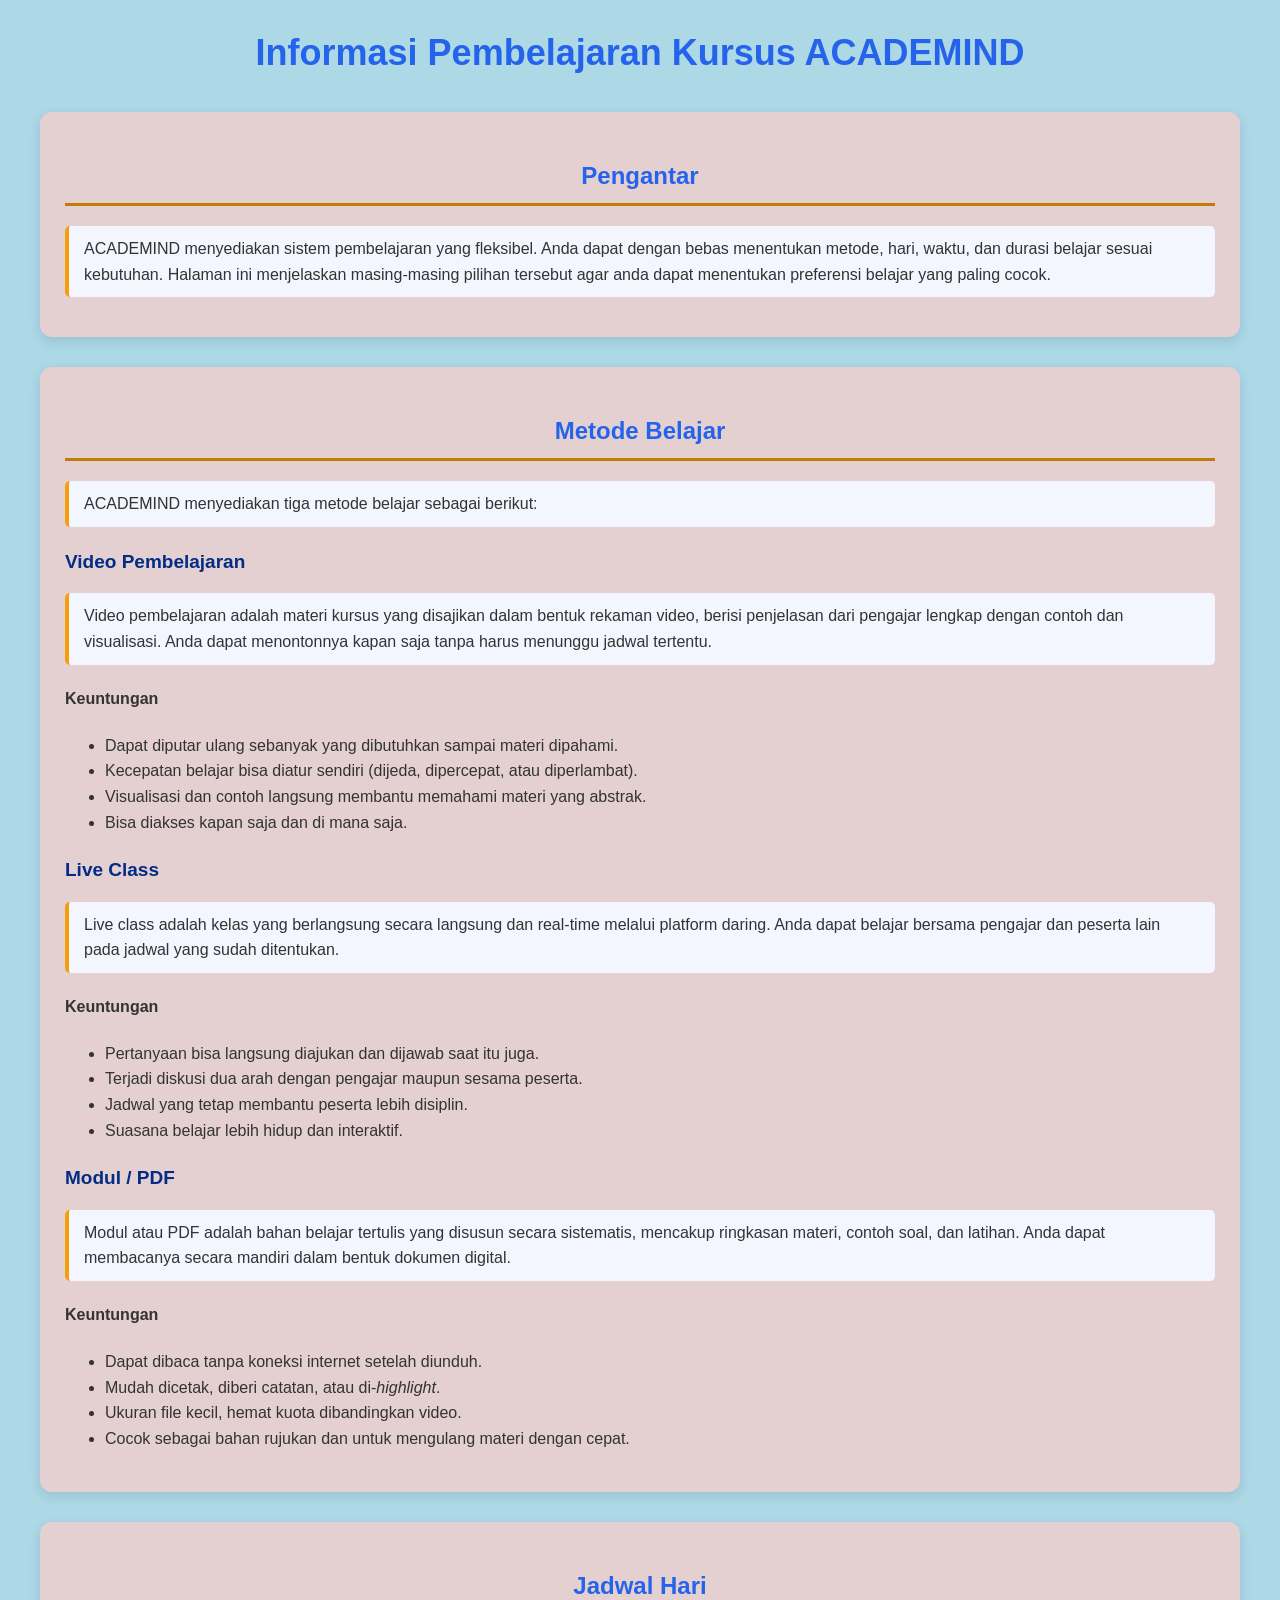
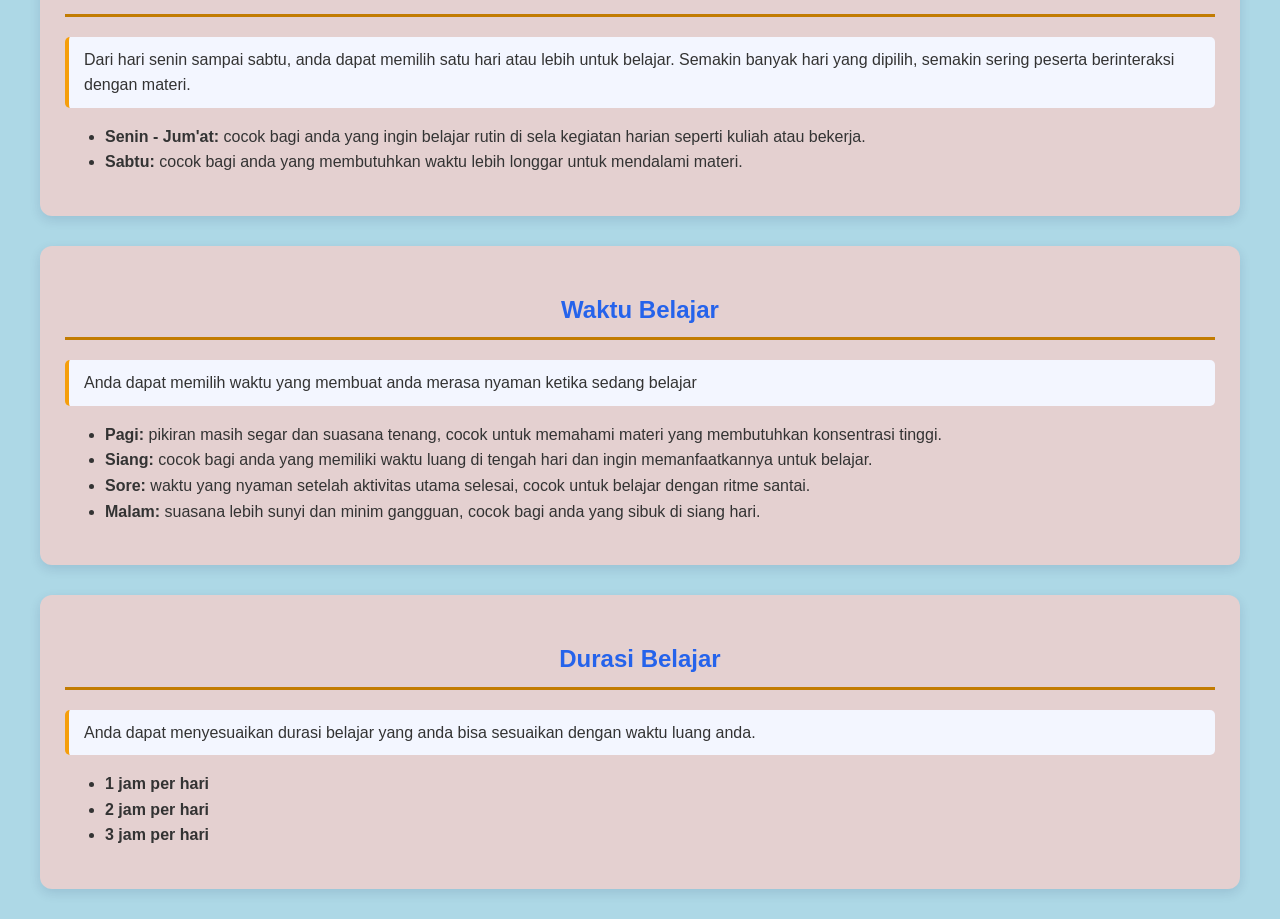
==== infromasi_sistem_pembelajaran.html @ a767deb2 "Add infromasi_sistem_pembelajaran.html file" ====
<!DOCTYPE html>
<html lang="id">
<head>
  <meta charset="UTF-8">
  <meta name="viewport" content="width=device-width, initial-scale=1.0">
  <title>Informasi Pembelajaran Kursus ACADEMIND</title>
  <link rel="stylesheet" href="style.css">

</head>
<body>
  <h1>Informasi Pembelajaran Kursus ACADEMIND</h1>

  <main>
    <section>
      <h2>Pengantar</h2>
      <p class="petunjuk">
        ACADEMIND menyediakan sistem pembelajaran yang fleksibel. Anda dapat dengan bebas menentukan
        metode, hari, waktu, dan durasi belajar sesuai kebutuhan. Halaman ini menjelaskan
        masing-masing pilihan tersebut agar anda dapat menentukan preferensi belajar
        yang paling cocok.
      </p>
    </section>

    <section id="metode">
      <h2>Metode Belajar</h2>
      <p class="petunjuk">ACADEMIND menyediakan tiga metode belajar sebagai berikut:</p>

      <article>
        <h3>Video Pembelajaran</h3>
        <p>
          Video pembelajaran adalah materi kursus yang disajikan dalam bentuk rekaman video,
          berisi penjelasan dari pengajar lengkap dengan contoh dan visualisasi. Anda dapat
          menontonnya kapan saja tanpa harus menunggu jadwal tertentu.
        </p>
        <h4>Keuntungan</h4>
        <ul>
          <li>Dapat diputar ulang sebanyak yang dibutuhkan sampai materi dipahami.</li>
          <li>Kecepatan belajar bisa diatur sendiri (dijeda, dipercepat, atau diperlambat).</li>
          <li>Visualisasi dan contoh langsung membantu memahami materi yang abstrak.</li>
          <li>Bisa diakses kapan saja dan di mana saja.</li>
        </ul>
      </article>

      <article>
        <h3>Live Class</h3>
        <p>
          Live class adalah kelas yang berlangsung secara langsung dan real-time melalui
          platform daring. Anda dapat belajar bersama pengajar dan peserta lain pada jadwal
          yang sudah ditentukan.
        </p>
        <h4>Keuntungan</h4>
        <ul>
          <li>Pertanyaan bisa langsung diajukan dan dijawab saat itu juga.</li>
          <li>Terjadi diskusi dua arah dengan pengajar maupun sesama peserta.</li>
          <li>Jadwal yang tetap membantu peserta lebih disiplin.</li>
          <li>Suasana belajar lebih hidup dan interaktif.</li>
        </ul>
      </article>

      <article>
        <h3>Modul / PDF</h3>
        <p>
          Modul atau PDF adalah bahan belajar tertulis yang disusun secara sistematis,
          mencakup ringkasan materi, contoh soal, dan latihan. Anda dapat membacanya
          secara mandiri dalam bentuk dokumen digital.
        </p>
        <h4>Keuntungan</h4>
        <ul>
          <li>Dapat dibaca tanpa koneksi internet setelah diunduh.</li>
          <li>Mudah dicetak, diberi catatan, atau di-<em>highlight</em>.</li>
          <li>Ukuran file kecil, hemat kuota dibandingkan video.</li>
          <li>Cocok sebagai bahan rujukan dan untuk mengulang materi dengan cepat.</li>
        </ul>
      </article>
    </section>

    <section id="hari">
      <h2>Jadwal Hari</h2>
      <p class="petunjuk">
        Dari hari senin sampai sabtu, anda dapat memilih satu hari atau lebih untuk belajar. 
        Semakin banyak hari yang dipilih, semakin sering peserta berinteraksi dengan materi.</p>
      <ul>
        <li><strong>Senin - Jum'at:</strong> cocok bagi anda yang ingin belajar rutin di sela kegiatan harian seperti kuliah atau bekerja.</li>
        <li><strong>Sabtu:</strong> cocok bagi anda yang membutuhkan waktu lebih longgar untuk mendalami materi.</li>
      </ul>
    </section>

    <section id="waktu">
      <h2>Waktu Belajar</h2>
      <p class="petunjuk">
        Anda dapat memilih waktu yang membuat anda merasa nyaman ketika sedang belajar</p>
      <ul>
        <li><strong>Pagi:</strong> pikiran masih segar dan suasana tenang, cocok untuk memahami materi yang membutuhkan konsentrasi tinggi.</li>
        <li><strong>Siang:</strong> cocok bagi anda yang memiliki waktu luang di tengah hari dan ingin memanfaatkannya untuk belajar.</li>
        <li><strong>Sore:</strong> waktu yang nyaman setelah aktivitas utama selesai, cocok untuk belajar dengan ritme santai.</li>
        <li><strong>Malam:</strong> suasana lebih sunyi dan minim gangguan, cocok bagi anda yang sibuk di siang hari.</li>
      </ul>
    </section>

    <section id="durasi">
      <h2>Durasi Belajar</h2>
      <p class="petunjuk">
        Anda dapat menyesuaikan durasi belajar yang anda bisa sesuaikan dengan waktu luang anda.</p>
      <ul>
        <li><strong>1 jam per hari</strong> </li>
        <li><strong>2 jam per hari</strong> </li>
        <li><strong>3 jam per hari</strong> </li>
      </ul>
    </section>
  </main>
  <script src="script.js"></script>
</body>
</html>
---- style.css ----
/* ===== HALAMAN UTAMA ===== */
body {
  font-family: Arial, sans-serif;
  margin: 0;
  padding: 0;
  background-color: #FFFFFF;
  color: #333333;
  line-height: 1.6;
}
/* Logo */
img {
  display: block;
  width: 150px;
  height: auto;
  margin: 30px auto 10px;
  border-radius: 10px;
}
/* Judul utama */
h1 {
  text-align: center;
  color: #2563EB;
  font-size: 36px;
  margin-bottom: 30px;
}
/* Judul bagian */
h2 {
  color: #2563EB;
  border-bottom: 3px solid #c27c02;
  padding-bottom: 8px;
  margin-bottom: 20px;
}
/* Paragraf */
p {
  font-size: 16px;
  margin-bottom: 15px;
  
}

p.about {
  text-align: justify;
  margin: 0 40px 30px;
}

/* Subjudul manfaat */
h3 {
  color: #022c85;
  font-size: 19px;
  margin-top: 20px;
  margin-bottom: 5px;
}
/* Bagian manfaat dan fitur */
section {
  background-color: #e4d0d0;
  margin: 30px 40px;
  padding: 25px;
  border-radius: 12px;
  box-shadow: 0 4px 12px rgba(2, 25, 75, 0.12);
}
/* Item fasilitas */
section p {
  padding: 10px 15px;
  background-color: #F3F6FF;
  border-left: 4px solid #F59E0B;
  border-radius: 5px;
}
/* Footer */
footer {
  background-color: #112652;
  color: #FFFFFF;
  text-align: center;
  padding: 20px;
  margin-top: 40px;
  font-size: 16px;
  font-weight: bold;
  letter-spacing: 1px;
}

.btndaftar {
  display: block;
  width: 200px;
  margin: 30px auto;
  padding: 12px 0;
  background-color: #2563EB;
  color: #FFFFFF;
  border: none;
  border-radius: 6px;
  font-size: 18px;
  font-weight: bold;
  cursor: pointer;
}


/* ===== FORMULIR PENDAFTARAN ===== */

body {
    font-family: Arial;
    background-color: lightblue;
}

.form, .hasil {
    background-color: white;
    width: 300px;
    margin: 30px auto;
    padding: 20px;
}

/* Kontainer luar nav */
nav, .navbar {
    width: 100%;
    display: flex;
    justify-content: center;
    margin: 20px 0;
}

/* Box utama navigasi berwarna pink */
nav ul, .navbar ul {
    display: flex;
    align-items: center;
    justify-content: center;
    gap: 10px;
    background-color: #EC4899; /* Pink cerah modern */
    font-family: Arial, sans-serif;
    list-style-type: none;
    margin: 0;
    padding: 10px 18px;
    border-radius: 10px;
    box-shadow: 0 4px 12px rgba(236, 72, 153, 0.25);
}

/* Item link di dalam box */
nav ul a, .navbar ul a {
    display: inline-block;
    color: #FFFFFF;
    text-decoration: none;
    font-size: 15px;
    font-weight: 600;
    padding: 8px 18px;
    border-radius: 7px;
    transition: background-color 0.2s ease, transform 0.15s ease;
}

/* Efek saat kursor diarahkan (hover) */
nav ul a:hover, .navbar ul a:hover {
    background-color: rgba(255, 255, 255, 0.25);
}

/* Efek saat menu diklik */
nav ul a:active, .navbar ul a:active {
    transform: scale(0.97);
}

h2 {
    text-align: center;
}

label {
    display: block;
    margin-top: 10px;
}

input, select, textarea {
    width: 100%;
    margin-top: 5px;
    box-sizing: border-box;
}

button {
    background-color: blue;
    color: white;
    padding: 10px;
    margin-top: 15px;
    border: none;
}
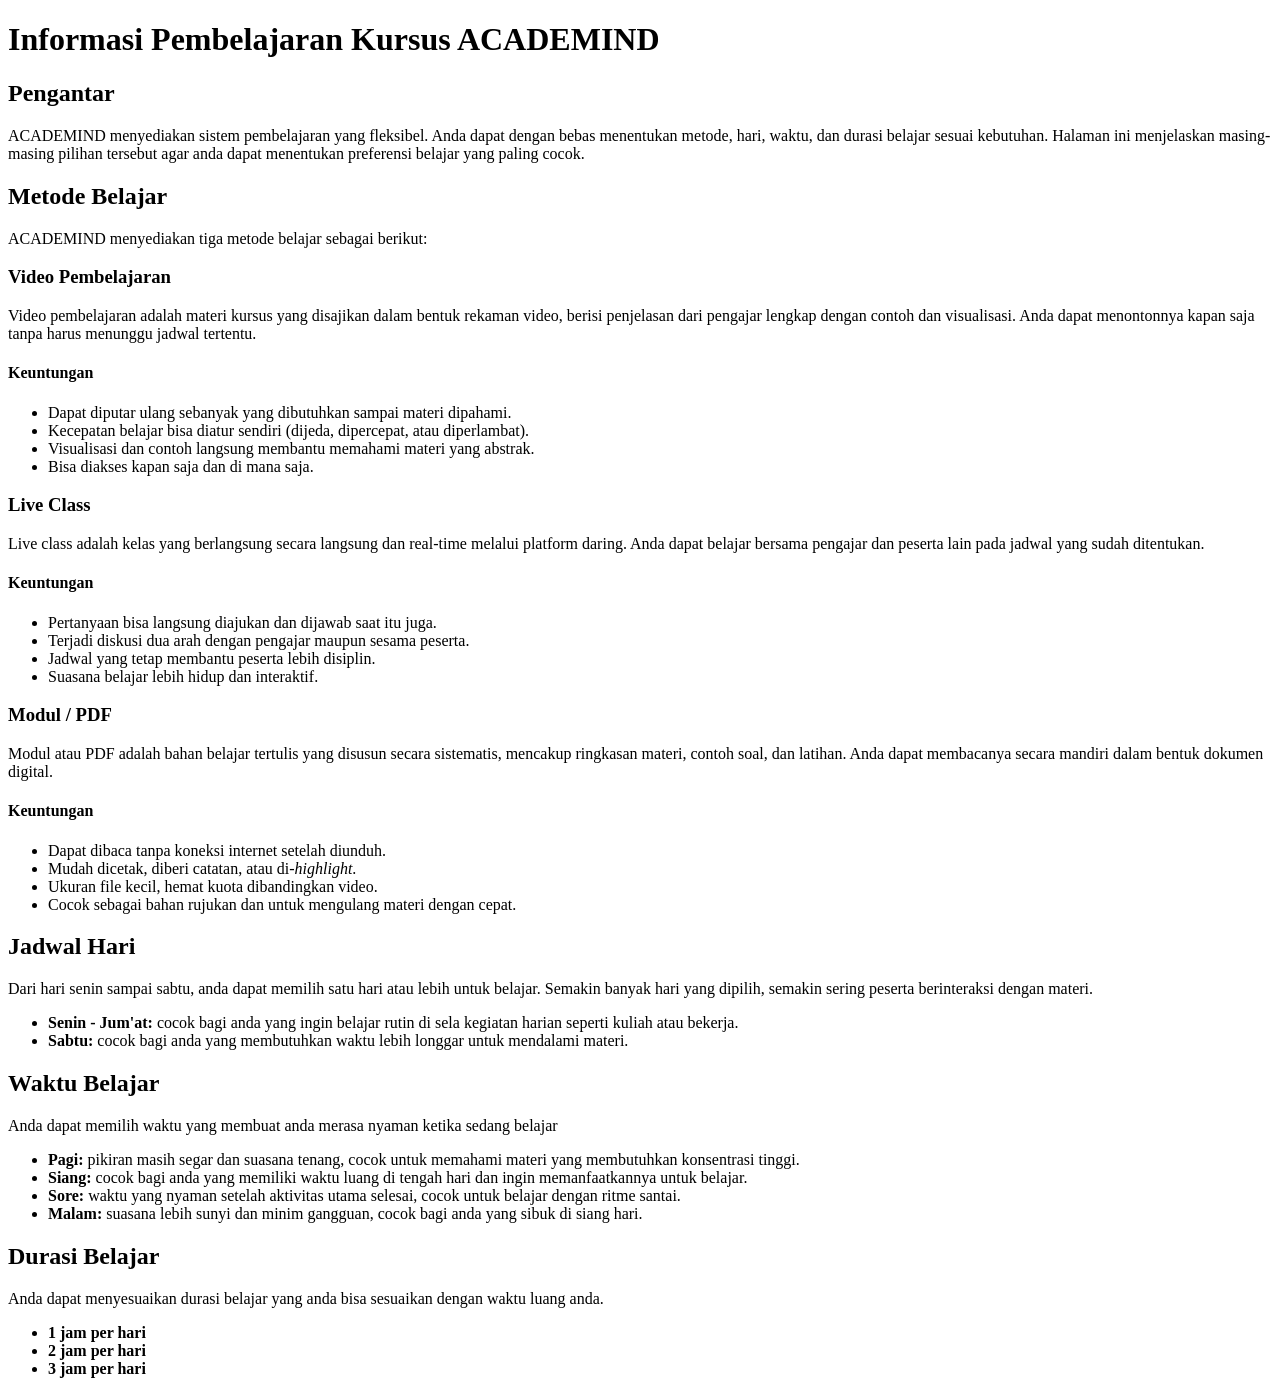
==== commit 5aa2df6b: "Update infromasi_sistem_pembelajaran.html" ====
--- a/infromasi_sistem_pembelajaran.html
+++ b/infromasi_sistem_pembelajaran.html
@@ -4,7 +4,7 @@
   <meta charset="UTF-8">
   <meta name="viewport" content="width=device-width, initial-scale=1.0">
   <title>Informasi Pembelajaran Kursus ACADEMIND</title>
-  <link rel="stylesheet" href="style.css">
+  <link rel="stylesheet" href="informasi_sistem_pembelajaran.css">
 
 </head>
 <body>
@@ -108,6 +108,6 @@
       </ul>
     </section>
   </main>
-  <script src="script.js"></script>
+  <script src="informasi_sistem_pembelajaran.js"></script>
 </body>
 </html>
